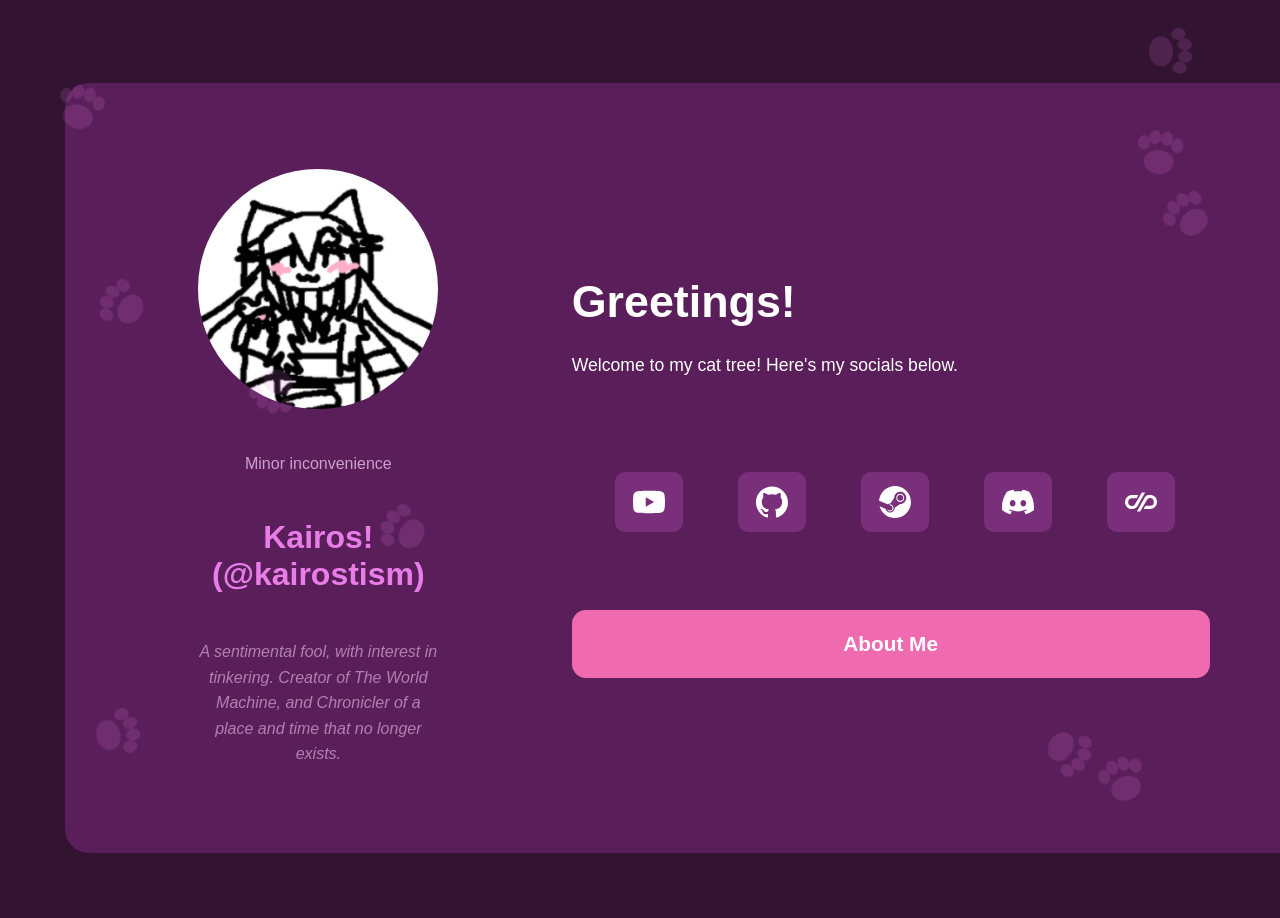
==== index.html @ 9754c253 "Update index.html" ====
<!DOCTYPE html>
<html lang="en">
<head>
  <meta charset="UTF-8">
  <title>Kairos' Cat Tree</title>
  <link rel="stylesheet" href="style.css">
  <link rel="icon" type="image/x-icon" href="images/favicon.ico">
  <meta name="viewport" content="width=device-width,initial-scale=1">
  <meta name="description" content="Kairostism's Cat Tree">
  <link rel="canonical" href="https://kairoscattree.vercel.app/">
  <meta name="keywords" content="Internet Nerd's Cat Tree Page">
  <meta name="author" content="Kairostism">
  <meta property="og:type" content="website">
  <meta property="og:title" content="Kairos' Cat Tree">
  <meta property="og:description" content="Random internet critter that's a minor inconvenience">
  <meta property="og:url" content="https://kairoscattree.vercel.app/index.html">
  <meta property="og:site_name" content="Kairos' Cat Tree">
  <meta property="og:image" content="https://kairoscattree.vercel.app/images/pfp.jpg">
  <meta property="og:image:alt" content="Kairos' Cat Tree">
  <meta property="og:locale" content="en_US">
  <!--boring search engine optimisation and metadata-->
</head>
<body>
  <div id="card">
    <div id="IntroCard">
      <img src="images/pfp.jpg" alt="Kairos' Picture">
      <p>Minor inconvenience</p>
      <h2>Kairos! (@kairostism)</h2>
      <em>A sentimental fool, with interest in tinkering. Creator of The World Machine, and Chronicler of a place and time that no longer exists.</em>
    </div>
    <div id="right">
      <div id="links">
        <h1>Greetings!</h1>
        <p>Welcome to my cat tree! Here's my socials below.</p>
      </div>
      <div id="social-buttons">
        <a href="https://www.youtube.com/@kairostism" target="_blank" rel="noopener noreferrer" class="btn-social">
			<img src="images/youtube.svg" alt="YouTube">
		</a>
        <a href="https://github.com/kairostism" target="_blank" rel="noopener noreferrer" class="btn-social">
			<img src="images/github.svg" alt="GitHub">
		</a>
        <a href="https://steamcommunity.com/id/kairostism/" target="_blank" rel="noopener noreferrer" class="btn-social">
			<img src="images/steam.svg" alt="Steam">
		</a>
        <a href="https://discord.com/users/865836667318042694" target="_blank" rel="noopener noreferrer" class="btn-social">
			<img src="images/discord.svg" alt="Discord">
		</a>
        <a href="https://en.pronouns.page/u/kairostism" target="_blank" rel="noopener noreferrer" class="btn-social">
			<img src="images/pronounsdotpage.svg" alt="Pronouns Page">
		</a>
      </div>
      <a href="aboutme.html" class="btn-about">About Me</a>
    </div>
  </div>
<!--ignore the beans. seriously-->
<img src="images/paw.svg" class="paw p1" alt="">
<img src="images/paw.svg" class="paw p2" alt="">
<img src="images/paw.svg" class="paw p3" alt="">
<img src="images/paw.svg" class="paw p4" alt="">
<img src="images/paw.svg" class="paw p5" alt="">
<img src="images/paw.svg" class="paw p6" alt="">
<img src="images/paw.svg" class="paw p7" alt="">
<img src="images/paw.svg" class="paw p8" alt="">
<img src="images/paw.svg" class="paw p9" alt="">
<img src="images/paw.svg" class="paw p0" alt="">
</body>
</html>
---- style.css ----
@keyframes fadein {
  from { opacity: 0; }
  to   { opacity: 1; }
}

* {
  box-sizing: border-box;
  margin: 0;
  padding: 0;
}

body {
  background-color: #321332;
  min-height: 100vh;
  display: grid;
  place-items: center;
  font-family: sans-serif;
  overflow: hidden;
  animation: fadein 0.6s ease-in;
}

#card {
  background-color: #5a1f5a;
  border-radius: 24px;
  margin: 65px;
  padding: 60px;
  display: flex;
  flex-direction: row;
  align-items: center;
  gap: 60px;
  width: calc(100% - 130px);
  height: calc(100vh - 130px);
}

#IntroCard {
  display: flex;
  flex-direction: column;
  align-items: center;
  justify-content: center;
  text-align: center;
  flex: 1;
  gap: 14px;
}

#IntroCard img {
  width: 240px;
  height: 240px;
  border-radius: 50%;
  object-fit: cover;
}

#IntroCard p {
  color: #cca0cc;
  font-size: 1rem;
}

#IntroCard h2 {
  color: #e87de8;
  font-size: 2rem;
}

#IntroCard em {
  color: #b080b0;
  font-size: 1rem;
  line-height: 1.6;
}

#right {
  display: flex;
  flex-direction: column;
  justify-content: center;
  flex: 1;
  gap: 30px;
}

#links h1 {
  color: white;
  font-size: 2.8rem;
  margin-bottom: 10px;
}

#links p {
  color: white;
  font-size: 1.1rem;
}

#social-buttons {
  display: flex;
  flex-wrap: nowrap;
  gap: 12px;
}

/* w3schools had nothing to do with this button stuff. do i know what any of this stuff does? err no my teacher never taught me */

.btn-social {
  display: inline-block;
  padding: 14px 18px;
  background-color: #7a2f7a;
  color: white;
  text-decoration: none;
  border-radius: 10px;
  font-size: 1rem;
  white-space: nowrap;
  transition: background-color 0.2s;
}

.btn-social:hover {
  background-color: #9a3f9a;
}

.btn-about {
  display: block;
  padding: 22px;
  background-color: #f06ab0;
  color: white;
  text-decoration: none;
  border-radius: 14px;
  font-size: 1.3rem;
  font-weight: bold;
  text-align: center;
  transition: background-color 0.2s;
}

.btn-about:hover {
  background-color: #e055a0;
}

.btn-social img {
	width: 32px;
	height: 32px;
	display: block;
	filter: invert(1);
}

/* kitty beans :3 */

.paw {
  position: fixed;
  width: 60px;
  opacity: 0.15;
  pointer-events: none;
}

.p1 { top: 8%;  left: 4%;   transform: rotate(15deg); }
.p2 { top: 20%; right: 5%;  transform: rotate(-40deg); }
.p3 { bottom: 15%; left: 7%;  transform: rotate(75deg); }
.p4 { bottom: 10%; right: 10%; transform: rotate(-20deg); }
.p5 { top: 13%; right: 7%;   transform: rotate(6deg); }
.p6 { top: 55%; left: 29%;   transform: rotate(-61deg); }
.p7 { top: 80%; right: 14%;   transform: rotate(122deg); }
.p8 { top: 30%; left: 7%;   transform: rotate(-60deg); }
.p9 { top: 2%; right: 6%;   transform: rotate(88deg); }
.p0 { top: 40%; left: 19%;   transform: rotate(-156deg); }

/* Good evening reader! Programming is hard like 80% of everything here I "borrowed" from different sites. I mean how can you prove that I actually stole your code? What if I typed all this myself? What if? Okay you can stop reading now. */

* {
  box-sizing: border-box;
  margin: 0;
  padding: 0;
}

body {
  background-color: #321332;
  min-height: 100vh;
  display: grid;
  place-items: center;
  font-family: sans-serif;
  overflow: hidden;
}

#card {
  background-color: #5a1f5a;
  border-radius: 24px;
  margin: 65px;
  padding: 60px;
  display: flex;
  flex-direction: row;
  align-items: center;
  gap: 60px;
  width: calc(100% - 130px);
  height: calc(100vh - 130px);
}

#IntroCard {
  display: flex;
  flex-direction: column;
  align-items: center;
  justify-content: center;
  text-align: center;
  flex: 1;
  gap: 14px;
}

#IntroCard img {
  width: 240px;
  height: 240px;
  border-radius: 50%;
  object-fit: cover;
}

#IntroCard p {
  color: #cca0cc;
  font-size: 1rem;
}

#IntroCard h2 {
  color: #e87de8;
  font-size: 2rem;
}

#IntroCard em {
  color: #b080b0;
  font-size: 1rem;
  line-height: 1.6;
}

#right {
  display: flex;
  flex-direction: column;
  justify-content: center;
  flex: 1;
  gap: 30px;
}

#links h1 {
  color: white;
  font-size: 2.8rem;
  margin-bottom: 10px;
}

#links p {
  color: white;
  font-size: 1.1rem;
}

#social-buttons {
  display: flex;
  flex-wrap: nowrap;
  gap: 12px;
}

.btn-social {
  display: inline-block;
  padding: 14px 18px;
  background-color: #7a2f7a;
  color: white;
  text-decoration: none;
  border-radius: 10px;
  font-size: 1rem;
  white-space: nowrap;
  transition: background-color 0.2s;
}

.btn-social:hover {
  background-color: #9a3f9a;
}

.btn-about {
  display: block;
  padding: 22px;
  background-color: #f06ab0;
  color: white;
  text-decoration: none;
  border-radius: 14px;
  font-size: 1.3rem;
  font-weight: bold;
  text-align: center;
  transition: background-color 0.2s;
}

.btn-about:hover {
  background-color: #e055a0;
}

.paw {
  position: fixed;
  width: 60px;
  opacity: 0.15;
  pointer-events: none;
}

.p1 { top: 8%;  left: 4%;   transform: rotate(15deg); }
.p2 { top: 20%; right: 5%;  transform: rotate(-40deg); }
.p3 { bottom: 15%; left: 7%;  transform: rotate(75deg); }
.p4 { bottom: 10%; right: 10%; transform: rotate(-20deg); }
.p5 { top: 13%; right: 7%;   transform: rotate(6deg); }
.p6 { top: 55%; left: 29%;   transform: rotate(-61deg); }
.p7 { top: 80%; right: 14%;   transform: rotate(122deg); }
.p8 { top: 30%; left: 7%;   transform: rotate(-60deg); }
.p9 { top: 2%;  right: 6%;   transform: rotate(88deg); }
.p0 { top: 40%; left: 19%;   transform: rotate(-156deg); }

@media (max-width: 768px) {
  body {
    height: auto;
    min-height: 100vh;
    overflow-y: auto;
    padding: 20px;
  }

  #card {
    flex-direction: column;
    margin: 0;
    padding: 30px 20px;
    width: 100%;
    height: auto;
    min-height: unset;
    gap: 30px;
  }

  #IntroCard {
    width: 100%;
    gap: 10px;
  }

  #IntroCard img {
    width: 130px;
    height: 130px;
  }

  #IntroCard h2 {
    font-size: 1.4rem;
  }

  #IntroCard em {
    font-size: 0.9rem;
  }

  #right {
    width: 100%;
    gap: 16px;
  }

  #links h1 {
    font-size: 1.8rem;
  }

  #links p {
    font-size: 0.95rem;
  }

  #social-buttons {
    display: grid;
	grid-template-columns: repeat(3, 1fr);
	gap: 12px;
  }

  .btn-social {
    font-size: 0.85rem;
    padding: 10px 12px;
    flex: 1 1 calc(33% - 12px);
    text-align: center;
  }

  .btn-about {
    padding: 16px;
    font-size: 1.1rem;
  }

  .paw {
    width: 30px;
  }
  .btn-social img {
	width: 16px;
	height: 16px;
	display: block;
	filter: invert(1);
  }
}
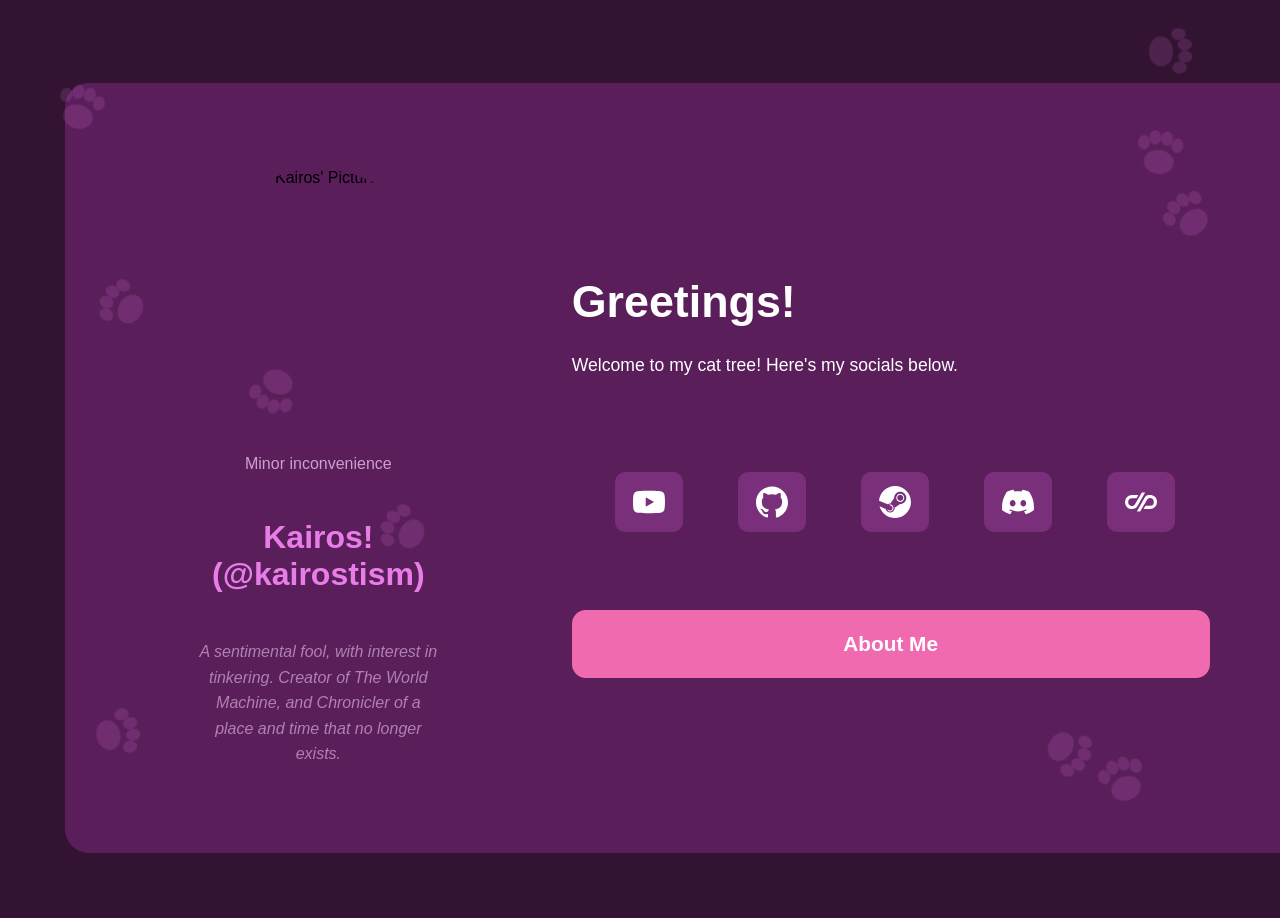
==== commit 6c3c1d7c: "Update index.html" ====
--- a/index.html
+++ b/index.html
@@ -4,7 +4,7 @@
   <meta charset="UTF-8">
   <title>Kairos' Cat Tree</title>
   <link rel="stylesheet" href="style.css">
-  <link rel="icon" type="image/x-icon" href="images/favicon.ico">
+  <link rel="icon" type="image/x-icon" href="/favicon.ico">
   <meta name="viewport" content="width=device-width,initial-scale=1">
   <meta name="description" content="Kairostism's Cat Tree">
   <link rel="canonical" href="https://kairoscattree.vercel.app/">
@@ -15,15 +15,19 @@
   <meta property="og:description" content="Random internet critter that's a minor inconvenience">
   <meta property="og:url" content="https://kairoscattree.vercel.app/index.html">
   <meta property="og:site_name" content="Kairos' Cat Tree">
-  <meta property="og:image" content="https://kairoscattree.vercel.app/images/pfp.jpg">
+  <meta property="og:image" content="https://kairoscattree.vercel.app/images/pfp.png">
   <meta property="og:image:alt" content="Kairos' Cat Tree">
   <meta property="og:locale" content="en_US">
+  <script>
+  window.va = window.va || function () { (window.vaq = window.vaq || []).push(arguments); };
+</script>
+<script defer src="/_vercel/insights/script.js"></script>
   <!--boring search engine optimisation and metadata-->
 </head>
 <body>
   <div id="card">
     <div id="IntroCard">
-      <img src="images/pfp.jpg" alt="Kairos' Picture">
+      <img src="images/pfp.png" alt="Kairos' Picture">
       <p>Minor inconvenience</p>
       <h2>Kairos! (@kairostism)</h2>
       <em>A sentimental fool, with interest in tinkering. Creator of The World Machine, and Chronicler of a place and time that no longer exists.</em>
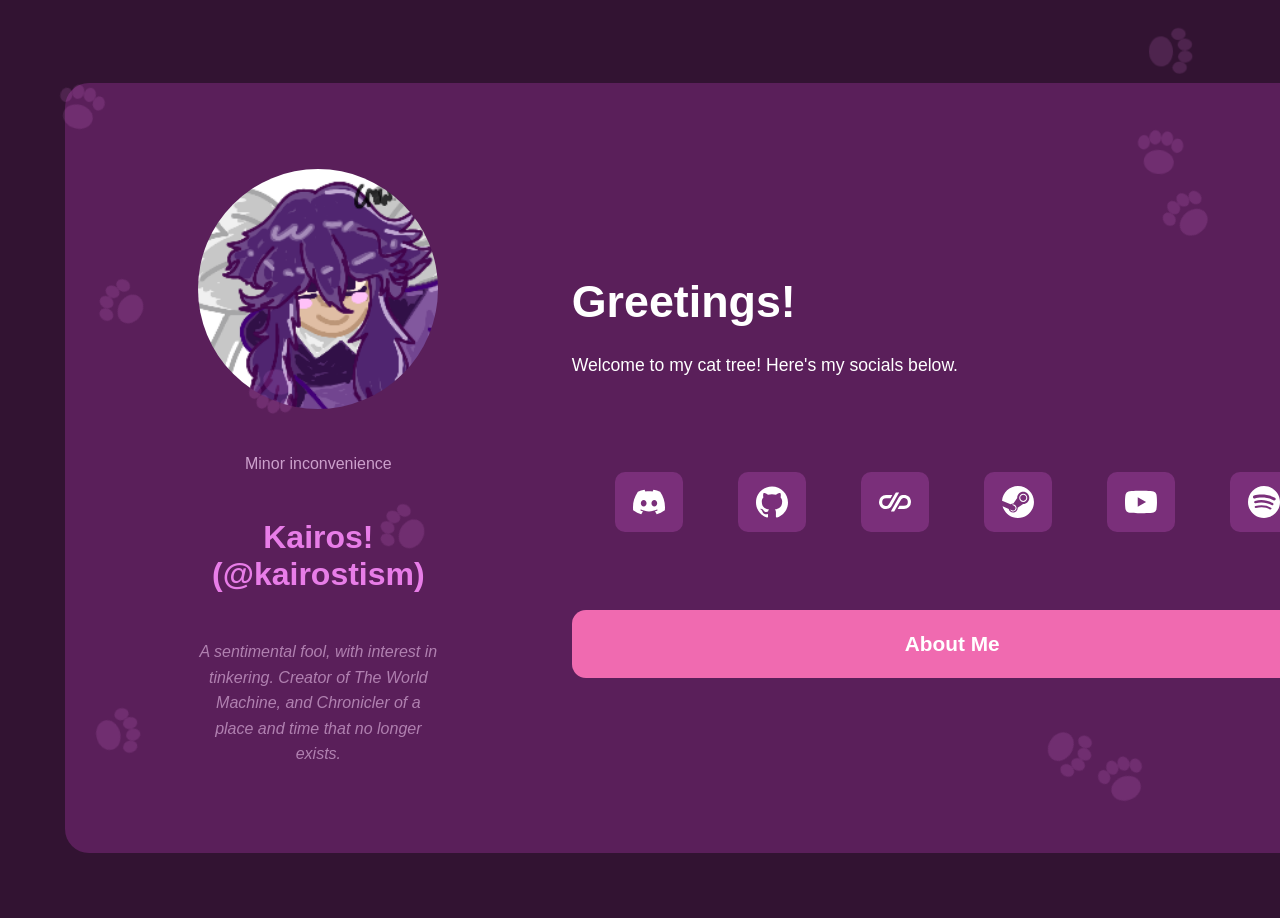
==== commit c912916f: "Added Spotify Social Media button. Reordered social media buttons (index.html). Added site metadata " ====
--- a/index.html
+++ b/index.html
@@ -18,11 +18,12 @@
   <meta property="og:image" content="https://kairoscattree.vercel.app/images/pfp.png">
   <meta property="og:image:alt" content="Kairos' Cat Tree">
   <meta property="og:locale" content="en_US">
-  <script>
+  <!--boring search engine optimisation and metadata-->
+<script>
   window.va = window.va || function () { (window.vaq = window.vaq || []).push(arguments); };
 </script>
 <script defer src="/_vercel/insights/script.js"></script>
-  <!--boring search engine optimisation and metadata-->
+  <!--Only scripts running is Vercel's analytics-->
 </head>
 <body>
   <div id="card">
@@ -38,20 +39,23 @@
         <p>Welcome to my cat tree! Here's my socials below.</p>
       </div>
       <div id="social-buttons">
-        <a href="https://www.youtube.com/@kairostism" target="_blank" rel="noopener noreferrer" class="btn-social">
-			<img src="images/youtube.svg" alt="YouTube">
+        <a href="https://discord.com/users/865836667318042694" target="_blank" rel="noopener noreferrer" class="btn-social">
+			<img src="images/discord.svg" alt="Discord">
 		</a>
         <a href="https://github.com/kairostism" target="_blank" rel="noopener noreferrer" class="btn-social">
 			<img src="images/github.svg" alt="GitHub">
 		</a>
+        <a href="https://en.pronouns.page/u/kairostism" target="_blank" rel="noopener noreferrer" class="btn-social">
+			<img src="images/pronounsdotpage.svg" alt="Pronouns Page">
+		</a>
         <a href="https://steamcommunity.com/id/kairostism/" target="_blank" rel="noopener noreferrer" class="btn-social">
 			<img src="images/steam.svg" alt="Steam">
 		</a>
-        <a href="https://discord.com/users/865836667318042694" target="_blank" rel="noopener noreferrer" class="btn-social">
-			<img src="images/discord.svg" alt="Discord">
+        <a href="https://www.youtube.com/@kairostism" target="_blank" rel="noopener noreferrer" class="btn-social">
+			<img src="images/youtube.svg" alt="YouTube">
 		</a>
-        <a href="https://en.pronouns.page/u/kairostism" target="_blank" rel="noopener noreferrer" class="btn-social">
-			<img src="images/pronounsdotpage.svg" alt="Pronouns Page">
+        <a href="https://open.spotify.com/user/312bx2sd4lz5dud7hye7vq4j4pfu" target="_blank" rel="noopener noreferrer" class="btn-social">
+			<img src="images/spotify.svg" alt="Spotify">
 		</a>
       </div>
       <a href="aboutme.html" class="btn-about">About Me</a>
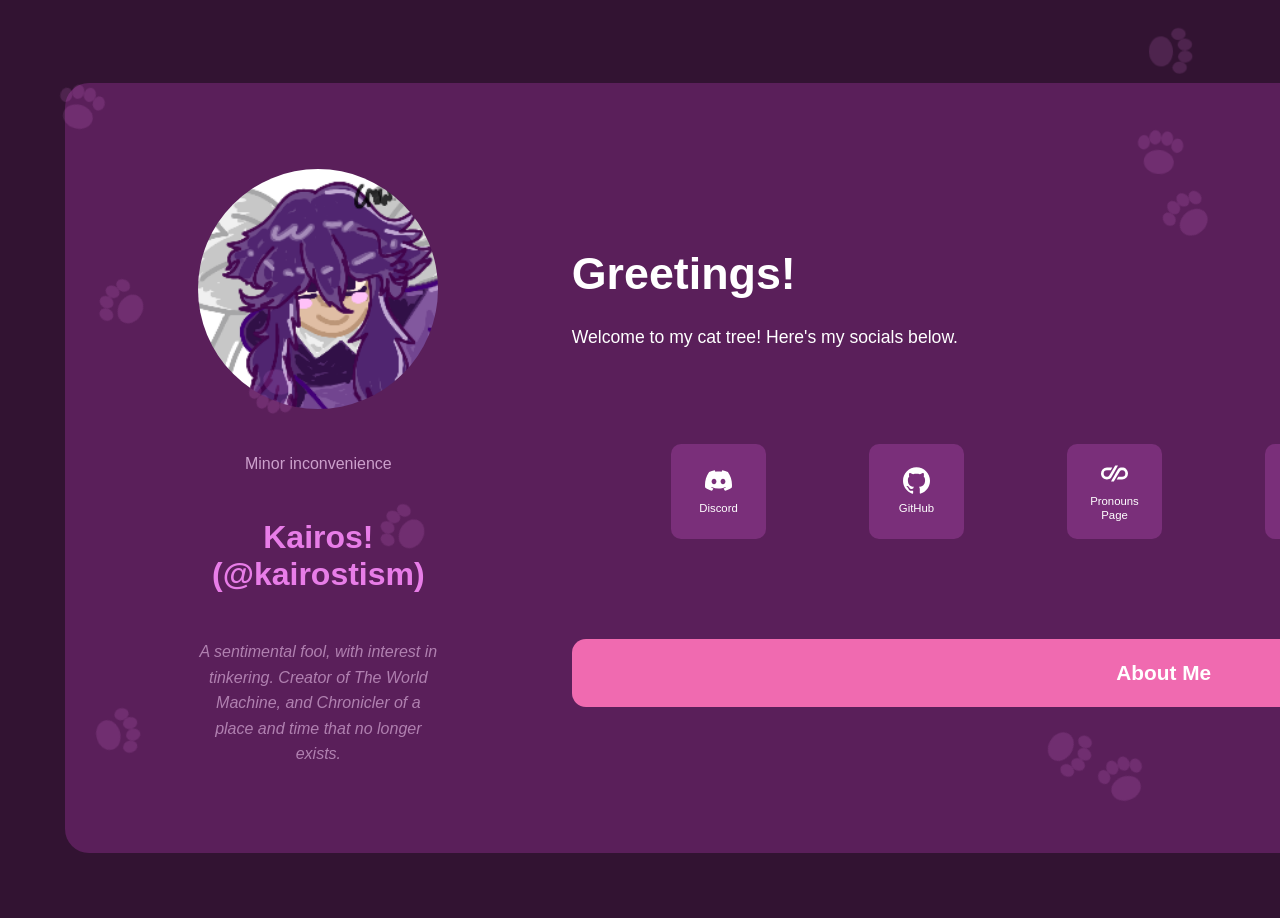
==== commit c6b42a62: "Updated CSS and HTML to have better formatting and accessibility for Desktop and Mobile clients" ====
--- a/index.html
+++ b/index.html
@@ -18,12 +18,12 @@
   <meta property="og:image" content="https://kairoscattree.vercel.app/images/pfp.png">
   <meta property="og:image:alt" content="Kairos' Cat Tree">
   <meta property="og:locale" content="en_US">
-  <!--boring search engine optimisation and metadata-->
+  <!--boring search engine optimisation and metadata i have no reason for putting this in other than just having meta data looks pretty tbh-->
 <script>
   window.va = window.va || function () { (window.vaq = window.vaq || []).push(arguments); };
 </script>
 <script defer src="/_vercel/insights/script.js"></script>
-  <!--Only scripts running is Vercel's analytics-->
+  <!--Only scripts running is Vercel's analytics. They likely do not belong up here but it works.-->
 </head>
 <body>
   <div id="card">
@@ -41,21 +41,27 @@
       <div id="social-buttons">
         <a href="https://discord.com/users/865836667318042694" target="_blank" rel="noopener noreferrer" class="btn-social">
 			<img src="images/discord.svg" alt="Discord">
+			<p class="Button-Text">Discord</p>
 		</a>
         <a href="https://github.com/kairostism" target="_blank" rel="noopener noreferrer" class="btn-social">
 			<img src="images/github.svg" alt="GitHub">
+			<p class="Button-Text">GitHub</p>
 		</a>
         <a href="https://en.pronouns.page/u/kairostism" target="_blank" rel="noopener noreferrer" class="btn-social">
 			<img src="images/pronounsdotpage.svg" alt="Pronouns Page">
+			<p class="Button-Text">Pronouns Page</p>
 		</a>
         <a href="https://steamcommunity.com/id/kairostism/" target="_blank" rel="noopener noreferrer" class="btn-social">
 			<img src="images/steam.svg" alt="Steam">
+			<p class="Button-Text">Steam</p>
 		</a>
         <a href="https://www.youtube.com/@kairostism" target="_blank" rel="noopener noreferrer" class="btn-social">
 			<img src="images/youtube.svg" alt="YouTube">
+			<p class="Button-Text">YouTube</p>
 		</a>
         <a href="https://open.spotify.com/user/312bx2sd4lz5dud7hye7vq4j4pfu" target="_blank" rel="noopener noreferrer" class="btn-social">
 			<img src="images/spotify.svg" alt="Spotify">
+			<p class="Button-Text">Spotify</p>
 		</a>
       </div>
       <a href="aboutme.html" class="btn-about">About Me</a>
--- a/style.css
+++ b/style.css
@@ -16,7 +16,7 @@
   place-items: center;
   font-family: sans-serif;
   overflow: hidden;
-  animation: fadein 0.6s ease-in;
+  animation: fadein 1s ease-in;
 }
 
 #card {
@@ -85,23 +85,28 @@
 }
 
 #social-buttons {
-  display: flex;
-  flex-wrap: nowrap;
-  gap: 12px;
+  display: grid;
+  grid-template-columns: repeat(12, minmax(95px, 150px));
+  gap: 4px;
 }
 
 /* w3schools had nothing to do with this button stuff. do i know what any of this stuff does? err no my teacher never taught me */
 
 .btn-social {
-  display: inline-block;
-  padding: 14px 18px;
+  display: flex;
+  flex-direction: column;
+  align-items: center;
+  justify-content: center;
+  gap: 8px;
+  padding: 12px;
   background-color: #7a2f7a;
   color: white;
   text-decoration: none;
   border-radius: 10px;
-  font-size: 1rem;
-  white-space: nowrap;
   transition: background-color 0.2s;
+  aspect-ratio: 1/1;
+  container-type: inline-size;
+  overflow: hidden;
 }
 
 .btn-social:hover {
@@ -126,10 +131,10 @@
 }
 
 .btn-social img {
-	width: 32px;
-	height: 32px;
-	display: block;
-	filter: invert(1);
+  width: clamp(24px, 38cqi, 44px);
+  height: clamp(24px, 38cqi, 44px);
+  display: block;
+  filter: brightness(0) invert(1);
 }
 
 /* kitty beans :3 */
@@ -152,150 +157,24 @@
 .p9 { top: 2%; right: 6%;   transform: rotate(88deg); }
 .p0 { top: 40%; left: 19%;   transform: rotate(-156deg); }
 
+.Button-Text {
+  font-size: clamp(10px, 16cqi, 20px);
+  text-align: center;
+  overflow-wrap: break-word;
+  word-break: break-word;
+  line-height: 1.2;
+  width: 100%;
+  margin: 0;
+}
+
 /* Good evening reader! Programming is hard like 80% of everything here I "borrowed" from different sites. I mean how can you prove that I actually stole your code? What if I typed all this myself? What if? Okay you can stop reading now. */
 
-* {
-  box-sizing: border-box;
-  margin: 0;
-  padding: 0;
-}
-
-body {
-  background-color: #321332;
-  min-height: 100vh;
-  display: grid;
-  place-items: center;
-  font-family: sans-serif;
-  overflow: hidden;
-}
-
-#card {
-  background-color: #5a1f5a;
-  border-radius: 24px;
-  margin: 65px;
-  padding: 60px;
-  display: flex;
-  flex-direction: row;
-  align-items: center;
-  gap: 60px;
-  width: calc(100% - 130px);
-  height: calc(100vh - 130px);
-}
-
-#IntroCard {
-  display: flex;
-  flex-direction: column;
-  align-items: center;
-  justify-content: center;
-  text-align: center;
-  flex: 1;
-  gap: 14px;
-}
-
-#IntroCard img {
-  width: 240px;
-  height: 240px;
-  border-radius: 50%;
-  object-fit: cover;
-}
-
-#IntroCard p {
-  color: #cca0cc;
-  font-size: 1rem;
-}
-
-#IntroCard h2 {
-  color: #e87de8;
-  font-size: 2rem;
-}
-
-#IntroCard em {
-  color: #b080b0;
-  font-size: 1rem;
-  line-height: 1.6;
-}
-
-#right {
-  display: flex;
-  flex-direction: column;
-  justify-content: center;
-  flex: 1;
-  gap: 30px;
-}
-
-#links h1 {
-  color: white;
-  font-size: 2.8rem;
-  margin-bottom: 10px;
-}
-
-#links p {
-  color: white;
-  font-size: 1.1rem;
-}
-
-#social-buttons {
-  display: flex;
-  flex-wrap: nowrap;
-  gap: 12px;
-}
-
-.btn-social {
-  display: inline-block;
-  padding: 14px 18px;
-  background-color: #7a2f7a;
-  color: white;
-  text-decoration: none;
-  border-radius: 10px;
-  font-size: 1rem;
-  white-space: nowrap;
-  transition: background-color 0.2s;
-}
-
-.btn-social:hover {
-  background-color: #9a3f9a;
-}
-
-.btn-about {
-  display: block;
-  padding: 22px;
-  background-color: #f06ab0;
-  color: white;
-  text-decoration: none;
-  border-radius: 14px;
-  font-size: 1.3rem;
-  font-weight: bold;
-  text-align: center;
-  transition: background-color 0.2s;
-}
-
-.btn-about:hover {
-  background-color: #e055a0;
-}
-
-.paw {
-  position: fixed;
-  width: 60px;
-  opacity: 0.15;
-  pointer-events: none;
-}
-
-.p1 { top: 8%;  left: 4%;   transform: rotate(15deg); }
-.p2 { top: 20%; right: 5%;  transform: rotate(-40deg); }
-.p3 { bottom: 15%; left: 7%;  transform: rotate(75deg); }
-.p4 { bottom: 10%; right: 10%; transform: rotate(-20deg); }
-.p5 { top: 13%; right: 7%;   transform: rotate(6deg); }
-.p6 { top: 55%; left: 29%;   transform: rotate(-61deg); }
-.p7 { top: 80%; right: 14%;   transform: rotate(122deg); }
-.p8 { top: 30%; left: 7%;   transform: rotate(-60deg); }
-.p9 { top: 2%;  right: 6%;   transform: rotate(88deg); }
-.p0 { top: 40%; left: 19%;   transform: rotate(-156deg); }
-
-@media (max-width: 768px) {
+@media (max-width: 1024px) {
   body {
     height: auto;
     min-height: 100vh;
     overflow-y: auto;
+    overflow-x: hidden;
     padding: 20px;
   }
 
@@ -304,6 +183,7 @@
     margin: 0;
     padding: 30px 20px;
     width: 100%;
+    max-width: 100%;
     height: auto;
     min-height: unset;
     gap: 30px;
@@ -341,16 +221,21 @@
   }
 
   #social-buttons {
-    display: grid;
-	grid-template-columns: repeat(3, 1fr);
-	gap: 12px;
+    display: flex;
+    flex-direction: column;
+    gap: 8px;
   }
 
   .btn-social {
-    font-size: 0.85rem;
-    padding: 10px 12px;
-    flex: 1 1 calc(33% - 12px);
-    text-align: center;
+    flex-direction: row;
+    align-items: center;
+    justify-content: flex-start;
+    gap: 12px;
+    padding: 12px 16px;
+    flex: unset;
+    aspect-ratio: auto;
+    container-type: normal;
+    width: 100%;
   }
 
   .btn-about {
@@ -362,9 +247,16 @@
     width: 30px;
   }
   .btn-social img {
-	width: 16px;
-	height: 16px;
+	width: 32px;
+	height: 32px;
 	display: block;
-	filter: invert(1);
-  }
-}+  }
+  .Button-Text {
+    font-size: 1rem;
+    text-align: left;
+    overflow-wrap: normal;
+    word-break: normal;
+    hyphens: none;
+    width: auto;
+  }
+}
